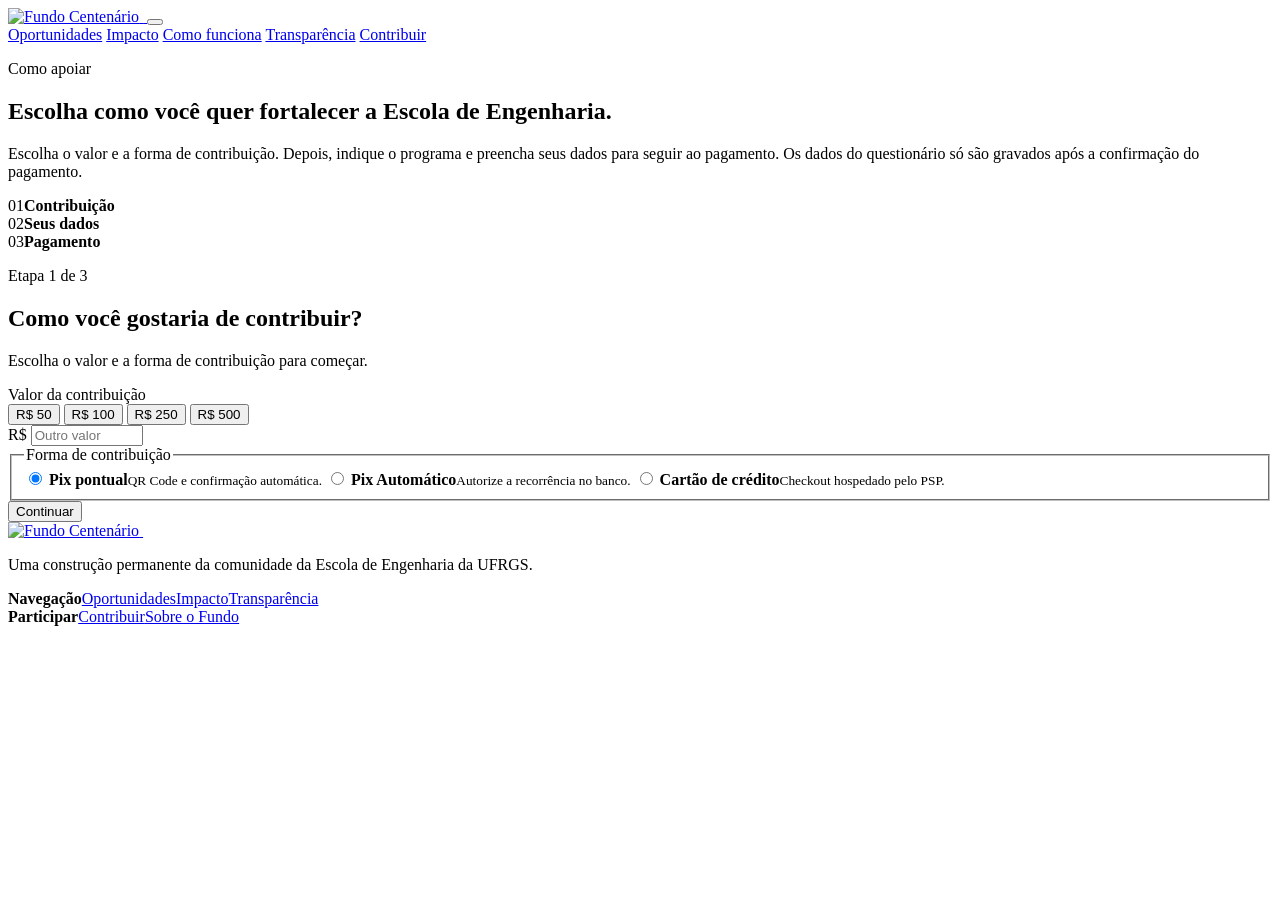
==== frontend/como-apoiar/index.html @ 5523a0c3 "legacy transfer to v2" ====
<!doctype html>
<html lang="pt-BR">
<head>
  <meta charset="utf-8" />
  <meta name="viewport" content="width=device-width, initial-scale=1" />
  <meta name="description" content="Contribua com o Fundo Centenário por Pix, Pix Automático ou cartão em checkout hospedado pelo PSP." />
  <meta http-equiv="Content-Security-Policy" content="default-src 'self'; script-src 'self'; style-src 'self' https://fonts.googleapis.com; font-src https://fonts.gstatic.com; img-src 'self' data:; connect-src 'self'; object-src 'none'; base-uri 'self'; form-action 'self'; frame-ancestors 'none';" />
  <title>Como apoiar | Fundo Centenário</title>

  <link rel="preconnect" href="https://fonts.googleapis.com" />
  <link rel="preconnect" href="https://fonts.gstatic.com" crossorigin />
  <link href="https://fonts.googleapis.com/css2?family=DM+Sans:wght@400;500;600;700&family=IBM+Plex+Mono:wght@400;500;600;700&display=swap" rel="stylesheet" />
  <link rel="stylesheet" href="../assets/css/site.css" />

  <script defer src="../assets/js/site.js"></script>
  <script defer src="../assets/js/config.js"></script>
  <script defer src="../assets/js/donation.js"></script>
</head>
<body>
  <header class="site-header header-light" id="siteHeader">
    <div class="container header-inner">
      <a class="brand" href="../" aria-label="Fundo Centenário, página inicial">
        <span class="official-logo-stack">
          <img class="official-logo official-logo-white" src="../assets/img/logo-horizontal-branco.png" alt="Fundo Centenário" />
          <img class="official-logo official-logo-blue" src="../assets/img/logo-horizontal-azul.png" alt="" aria-hidden="true" />
        </span>
      </a>

      <button class="menu-toggle" id="menuToggle" type="button" aria-label="Abrir menu" aria-expanded="false" aria-controls="mainNav"><span></span></button>
      <nav class="nav" id="mainNav" aria-label="Navegação principal">
        <a href="../#oportunidades">Oportunidades</a>
        <a href="../#impacto">Impacto</a>
        <a href="../#como-funciona">Como funciona</a>
        <a href="../#transparencia">Transparência</a>
        <a class="button button-primary" href="#contribuir">Contribuir</a>
      </nav>
    </div>
  </header>

  <main>
    <section class="donation-hero">
      <div class="container">
        <p class="eyebrow">Como apoiar</p>
        <h1>Escolha como você quer fortalecer a Escola de Engenharia.</h1>
        <p class="section-copy">
          Escolha o valor e a forma de contribuição. Depois, indique o programa e preencha seus dados para seguir ao pagamento. Os dados do questionário só são gravados após a confirmação do pagamento.
        </p>
      </div>
    </section>

    <section class="donation-main" id="contribuir">
      <div class="container donation-layout">
        <article class="donation-panel donation-flow-panel">
          <div class="donation-progress" aria-label="Etapas da contribuição">
            <div class="donation-progress-item active" data-progress="contribution" aria-current="step"><span>01</span><strong>Contribuição</strong></div>
            <div class="donation-progress-item" data-progress="details"><span>02</span><strong>Seus dados</strong></div>
            <div class="donation-progress-item" data-progress="payment"><span>03</span><strong>Pagamento</strong></div>
          </div>

          <section class="donation-stage" id="detailsStage">
            <form id="donationQuestionnaire" novalidate>
              <div id="contributionStep">
                <div class="donation-stage-heading">
                  <p class="eyebrow">Etapa 1 de 3</p>
                  <h2 tabindex="-1">Como você gostaria de contribuir?</h2>
                  <p>Escolha o valor e a forma de contribuição para começar.</p>
                </div>
                <div class="donation-choice-grid">
                  <div class="field-group">
                    <span class="field-label">Valor da contribuição</span>
                    <div class="amount-options" aria-label="Valores sugeridos">
                      <button class="amount-button" type="button" data-amount="50">R$ 50</button>
                      <button class="amount-button active" type="button" data-amount="100">R$ 100</button>
                      <button class="amount-button" type="button" data-amount="250">R$ 250</button>
                      <button class="amount-button" type="button" data-amount="500">R$ 500</button>
                    </div>
                    <label class="custom-amount-wrap">
                      <span class="custom-amount-prefix">R$</span>
                      <input class="custom-amount" id="customAmount" inputmode="decimal" type="number" min="1" max="1000000" step="0.01" placeholder="Outro valor" aria-label="Outro valor de contribuição" />
                    </label>
                  </div>

                  <fieldset class="payment-method-fieldset">
                    <legend>Forma de contribuição</legend>
                    <div class="payment-method-options">
                      <label class="payment-method-option selected">
                        <input type="radio" name="method" value="pix" checked />
                        <span><strong>Pix pontual</strong><small>QR Code e confirmação automática.</small></span>
                      </label>
                      <label class="payment-method-option">
                        <input type="radio" name="method" value="pix_automatico" />
                        <span><strong>Pix Automático</strong><small>Autorize a recorrência no banco.</small></span>
                      </label>
                      <label class="payment-method-option">
                        <input type="radio" name="method" value="card" />
                        <span><strong>Cartão de crédito</strong><small>Checkout hospedado pelo PSP.</small></span>
                      </label>
                    </div>
                  </fieldset>
                </div>

              </div>

              <fieldset class="donation-details-step" id="donorStep" hidden disabled>
                <legend class="field-label">Etapa 2 de 3 · Destinação e dados</legend>
                <div class="donation-stage-heading">
                  <h2 tabindex="-1">Para onde vai o seu apoio?</h2>
                  <p id="contributionSummary"></p>
                </div>
                <fieldset class="program-fieldset">
                  <legend>Para qual programa você gostaria de destinar principalmente sua contribuição?</legend>
                  <p class="field-help">A escolha indica sua preferência principal e ajuda o Fundo a entender o interesse dos doadores.</p>
                  <div class="program-options">
                    <label class="program-option">
                      <input type="radio" name="program" value="edital-projetos" checked />
                      <span><strong>Edital de projetos</strong><small>Apoio a iniciativas de ensino, pesquisa, extensão, infraestrutura e competições.</small></span>
                    </label>
                    <label class="program-option">
                      <input type="radio" name="program" value="bolsas-permanencia" />
                      <span><strong>Programa de Bolsas de Permanência</strong><small>Apoio a estudantes em situação de vulnerabilidade.</small></span>
                    </label>
                    <label class="program-option">
                      <input type="radio" name="program" value="mentoria" />
                      <span><strong>Programa de Mentoria</strong><small>Conexão entre estudantes, alumni e profissionais.</small></span>
                    </label>
                    <label class="program-option">
                      <input type="radio" name="program" value="masterclasses-alumni" />
                      <span><strong>Masterclasses e conteúdo Alumni</strong><small>Conteúdo, encontros e compartilhamento de trajetórias.</small></span>
                    </label>
                    <label class="program-option">
                      <input type="radio" name="program" value="geral" />
                      <span><strong>Contribuição geral</strong><small>Permite ao Fundo direcionar os recursos de acordo com suas prioridades.</small></span>
                    </label>
                  </div>
                </fieldset>

                <p class="field-help">Preencha seus dados para identificar a contribuição.</p>
                <div class="personal-fields">
                  <label class="form-field">
                    <span class="field-label">Nome completo</span>
                    <input id="donorName" name="name" type="text" autocomplete="name" maxlength="120" required placeholder="Seu nome completo" />
                  </label>
                  <label class="form-field">
                    <span class="field-label">E-mail</span>
                    <input id="donorEmail" name="email" type="email" autocomplete="email" maxlength="254" required placeholder="voce@exemplo.com" />
                  </label>
                  <label class="form-field">
                    <span class="field-label">CPF</span>
                    <input id="donorCpf" name="cpf" type="text" inputmode="numeric" autocomplete="off" maxlength="14" required placeholder="000.000.000-00" />
                  </label>
                </div>

                <label class="privacy-check">
                  <input id="privacyAcknowledgement" type="checkbox" required />
                  <span>Estou ciente de que meus dados serão utilizados para identificação, controle interno e comunicações relacionadas à minha contribuição.</span>
                </label>

                <label class="privacy-check optional">
                  <input id="communicationOptIn" type="checkbox" />
                  <span>Quero também receber novidades institucionais, oportunidades e informações sobre o impacto do Fundo.</span>
                </label>

              </fieldset>

              <p class="status-message error" id="formStatus" aria-live="polite" hidden></p>
              <div class="donation-form-actions">
                <button class="button button-outline-dark" id="backToContribution" type="button" hidden>Voltar</button>
                <button class="button button-primary full contribution-submit" type="submit">Continuar</button>
              </div>
            </form>
          </section>

          <section class="donation-stage" id="paymentStage" hidden>
            <div class="donation-stage-heading">
              <p class="eyebrow">Pagamento</p>
              <h2 id="paymentStageTitle" tabindex="-1">Aguardando pagamento.</h2>
              <p id="paymentStageCopy">Finalize a contribuição no ambiente indicado abaixo.</p>
            </div>

            <div id="pixPaymentView" hidden>
              <div class="qr-result">
                <div class="qr-box" id="qrBox"><p class="qr-placeholder">Preparando QR Code...</p></div>
                <div class="qr-details">
                  <span class="field-label">Valor</span>
                  <h3 id="pixAmountLabel">R$ 0,00</h3>
                  <p>Abra o aplicativo do seu banco, escaneie o QR Code e confira o recebedor antes de confirmar.</p>
                  <div class="pix-code-wrap">
                    <label class="field-label" for="pixCode">Pix Copia e Cola</label>
                    <textarea class="pix-code" id="pixCode" readonly aria-label="Código Pix Copia e Cola"></textarea>
                    <div class="inline-actions">
                      <button class="button button-outline-dark" id="copyPixButton" type="button">Copiar código Pix</button>
                      <button class="button button-outline-dark mock-only" id="mockConfirmButton" type="button" hidden>Simular confirmação</button>
                    </div>
                  </div>
                </div>
              </div>
            </div>

            <div id="redirectPaymentView" class="redirect-payment-card" hidden>
              <div class="redirect-icon" aria-hidden="true">↗</div>
              <div>
                <h3 id="redirectTitle">Abrindo ambiente seguro do PSP</h3>
                <p id="redirectCopy">Os dados de pagamento serão tratados pelo provedor. O Fundo não recebe número do cartão, CVV ou credenciais bancárias.</p>
              </div>
              <a class="button button-primary" id="redirectButton" href="#">Continuar no PSP</a>
            </div>

            <div class="payment-wait-card">
              <span class="payment-spinner" aria-hidden="true"></span>
              <div>
                <strong id="paymentWaitTitle">Aguardando confirmação</strong>
                <p id="paymentStatusMessage">Assim que o PSP confirmar o pagamento, esta página será atualizada automaticamente.</p>
              </div>
            </div>
          </section>

          <section class="donation-stage success-stage" id="successStage" hidden>
            <div class="success-icon" aria-hidden="true">✓</div>
            <p class="eyebrow">Contribuição confirmada</p>
            <h2 id="successTitle" tabindex="-1">Muito obrigado pela sua contribuição!</h2>
            <p id="successMessage">Seu apoio ajuda o Fundo Centenário a criar oportunidades para estudantes e projetos da Escola de Engenharia.</p>
            <div class="success-summary">
              <div><span>Valor</span><strong id="successAmount">R$ 0,00</strong></div>
              <div><span>Destinação principal</span><strong id="successProgram">Contribuição geral</strong></div>
            </div>
            <div class="inline-actions success-actions">
              <a class="button button-primary" href="../">Voltar para a página inicial</a>
              <a class="button button-outline-dark" href="../#impacto">Ver impacto do Fundo</a>
            </div>
          </section>
        </article>

      </div>
    </section>
  </main>

  <footer class="footer">
    <div class="container footer-inner">
      <div class="footer-brand">
        <a class="brand" href="../">
          <span class="official-logo-stack">
            <img class="official-logo official-logo-white" src="../assets/img/logo-horizontal-branco.png" alt="Fundo Centenário" />
            <img class="official-logo official-logo-blue" src="../assets/img/logo-horizontal-azul.png" alt="" aria-hidden="true" />
          </span>
        </a>
        <p class="footer-note">Uma construção permanente da comunidade da Escola de Engenharia da UFRGS.</p>
      </div>
      <div class="footer-column"><strong>Navegação</strong><a href="../#oportunidades">Oportunidades</a><a href="../#impacto">Impacto</a><a href="../#transparencia">Transparência</a></div>
      <div class="footer-column"><strong>Participar</strong><a href="#contribuir">Contribuir</a><a href="../#sobre">Sobre o Fundo</a></div>
    </div>
  </footer>
</body>
</html>
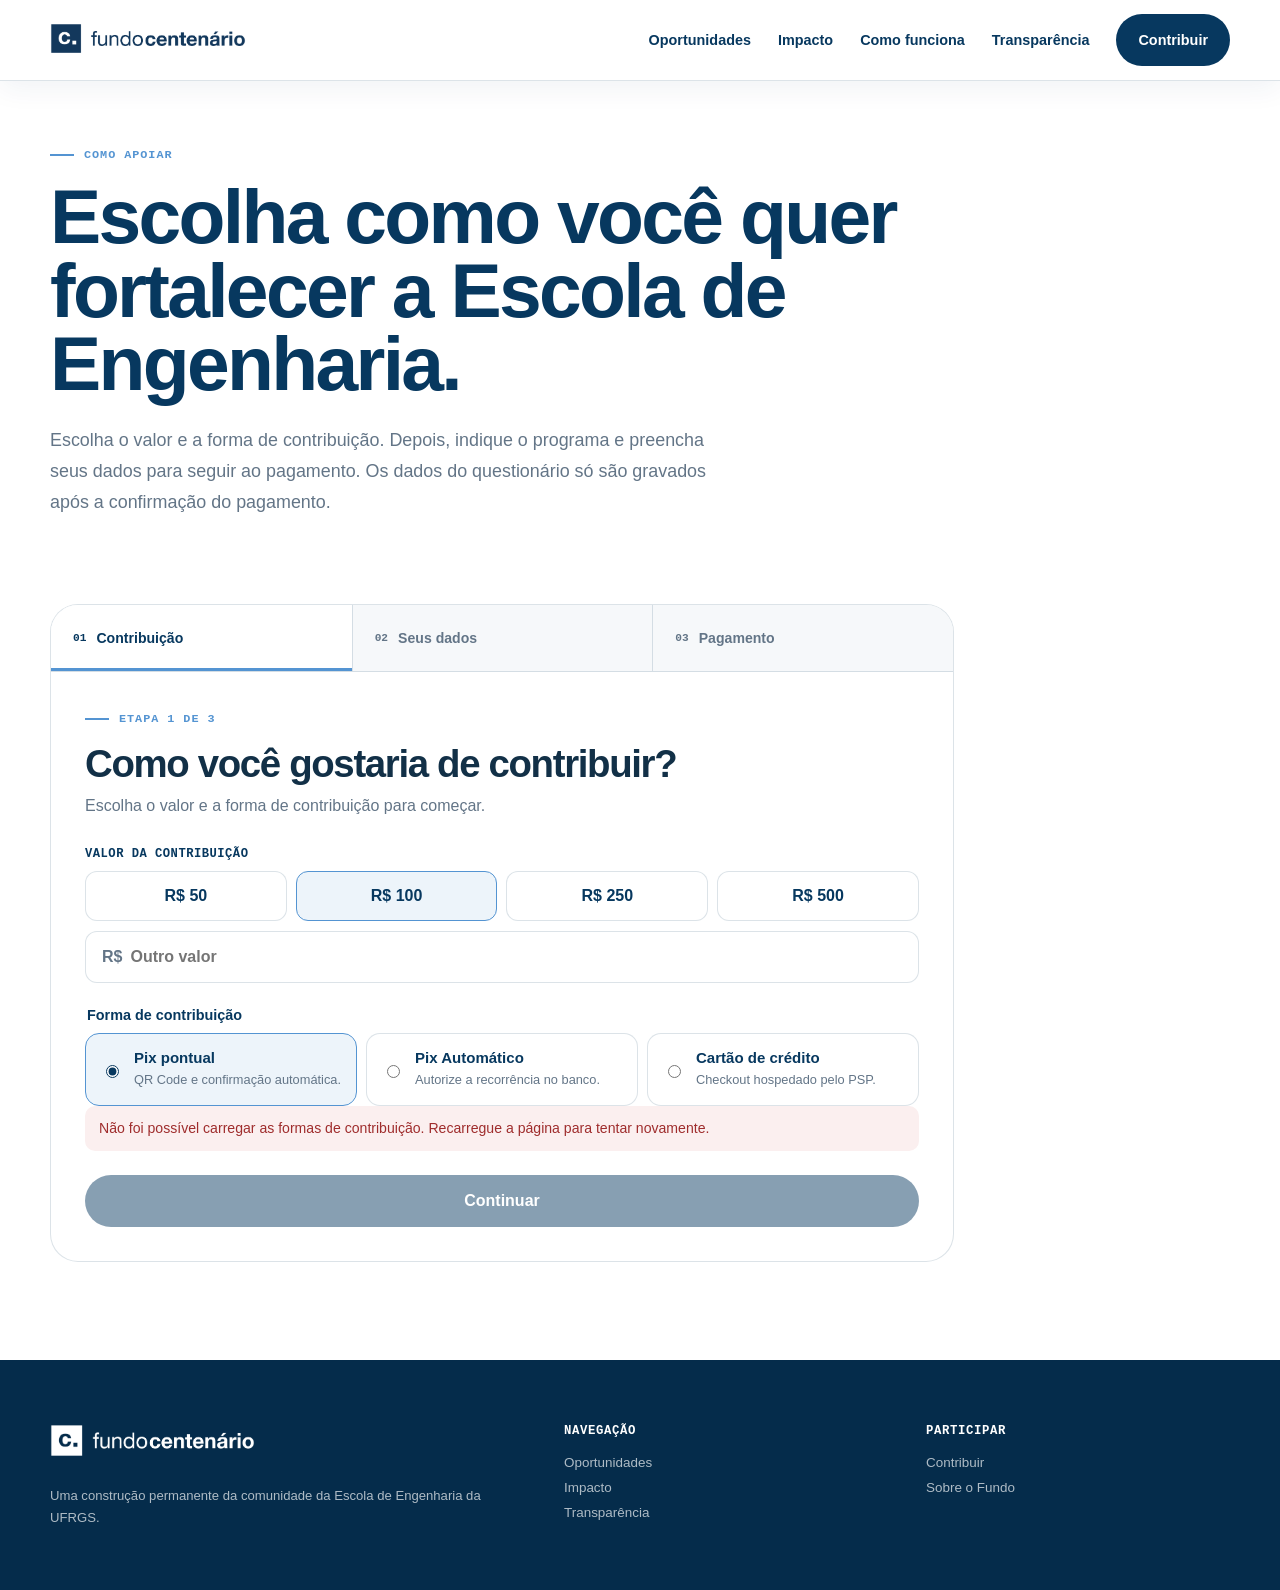
==== commit 44dc23bd: "behavioral step" ====
--- a/frontend/como-apoiar/index.html
+++ b/frontend/como-apoiar/index.html
@@ -3,7 +3,7 @@
 <head>
   <meta charset="utf-8" />
   <meta name="viewport" content="width=device-width, initial-scale=1" />
-  <meta name="description" content="Contribua com o Fundo Centenário por Pix, Pix Automático ou cartão em checkout hospedado pelo PSP." />
+  <meta name="description" content="Contribua com o Fundo Centenário por Pix ou cartão, com opção de contribuição mensal em checkout seguro." />
   <meta http-equiv="Content-Security-Policy" content="default-src 'self'; script-src 'self'; style-src 'self' https://fonts.googleapis.com; font-src https://fonts.gstatic.com; img-src 'self' data:; connect-src 'self'; object-src 'none'; base-uri 'self'; form-action 'self'; frame-ancestors 'none';" />
   <title>Como apoiar | Fundo Centenário</title>
 
@@ -94,6 +94,10 @@
                       <label class="payment-method-option">
                         <input type="radio" name="method" value="card" />
                         <span><strong>Cartão de crédito</strong><small>Checkout hospedado pelo PSP.</small></span>
+                      </label>
+                      <label class="payment-method-option" hidden>
+                        <input type="radio" name="method" value="card_recurring" disabled />
+                        <span><strong>Contribuição mensal no cartão</strong><small>O valor escolhido será cobrado todo mês. Autorize no checkout seguro.</small></span>
                       </label>
                     </div>
                   </fieldset>
--- a/frontend/assets/css/site.css
+++ b/frontend/assets/css/site.css
@@ -0,0 +1,2215 @@
+:root {
+  --brand-blue: #07385f;
+  --brand-blue-dark: #052c4b;
+  --brand-sky: #5494d2;
+  --brand-mint: #84ceb7;
+  --brand-gold: #d6b862;
+  --brand-violet: #5f5afe;
+  --ink: #123047;
+  --muted: #637587;
+  --paper: #f6f8fa;
+  --white: #ffffff;
+  --line: rgba(7, 56, 95, 0.14);
+  --soft-blue: #edf4fa;
+  --soft-mint: #edf8f5;
+  --soft-gold: #faf6e8;
+  --danger: #9f2d2d;
+  --success: #16705c;
+  --shadow: 0 18px 46px rgba(7, 56, 95, 0.1);
+  --radius-sm: 12px;
+  --radius-md: 18px;
+  --radius-lg: 28px;
+  --container: min(1180px, calc(100vw - 40px));
+}
+
+* {
+  box-sizing: border-box;
+}
+
+html {
+  scroll-behavior: smooth;
+}
+
+body {
+  margin: 0;
+  color: var(--ink);
+  background: var(--paper);
+  font-family: "DM Sans", sans-serif;
+  -webkit-font-smoothing: antialiased;
+}
+
+body.nav-open {
+  overflow: hidden;
+}
+
+a {
+  color: inherit;
+  text-decoration: none;
+}
+
+button,
+input {
+  font: inherit;
+}
+
+button {
+  color: inherit;
+}
+
+img,
+svg {
+  display: block;
+  max-width: 100%;
+}
+
+.container {
+  width: var(--container);
+  margin-inline: auto;
+}
+
+.section {
+  padding: 96px 0;
+}
+
+.section-tight {
+  padding: 68px 0;
+}
+
+.eyebrow,
+.badge,
+.metric-label,
+.card-index,
+.step-number,
+.flow-number,
+.field-label,
+.status-pill,
+.micro-label {
+  font-family: "IBM Plex Mono", monospace;
+}
+
+.eyebrow {
+  display: inline-flex;
+  align-items: center;
+  gap: 10px;
+  margin: 0 0 18px;
+  color: var(--brand-sky);
+  font-size: 0.74rem;
+  font-weight: 600;
+  letter-spacing: 0.08em;
+  text-transform: uppercase;
+}
+
+.eyebrow::before {
+  content: "";
+  width: 24px;
+  height: 2px;
+  background: currentColor;
+}
+
+h1,
+h2,
+h3,
+p {
+  margin-top: 0;
+}
+
+h1,
+h2,
+h3 {
+  font-family: "DM Sans", sans-serif;
+  letter-spacing: -0.035em;
+}
+
+h1 {
+  max-width: 880px;
+  margin-bottom: 24px;
+  font-size: clamp(3.15rem, 7vw, 6.4rem);
+  line-height: 0.96;
+  font-weight: 700;
+}
+
+h2 {
+  max-width: 820px;
+  margin-bottom: 18px;
+  font-size: clamp(2.1rem, 4.2vw, 4rem);
+  line-height: 1.03;
+}
+
+h3 {
+  font-size: 1.35rem;
+  line-height: 1.16;
+}
+
+.section-copy {
+  max-width: 690px;
+  color: var(--muted);
+  font-size: 1.06rem;
+  line-height: 1.72;
+}
+
+.button {
+  display: inline-flex;
+  align-items: center;
+  justify-content: center;
+  gap: 10px;
+  min-height: 52px;
+  padding: 0 21px;
+  border: 1px solid transparent;
+  border-radius: 999px;
+  cursor: pointer;
+  font-weight: 700;
+  transition: transform 180ms ease, background 180ms ease, border-color 180ms ease, color 180ms ease, opacity 180ms ease;
+}
+
+.button:hover:not(:disabled) {
+  transform: translateY(-2px);
+}
+
+.button:disabled {
+  cursor: not-allowed;
+  opacity: 0.48;
+}
+
+.button-primary {
+  color: var(--white);
+  background: var(--brand-blue);
+}
+
+.button-primary:hover:not(:disabled) {
+  background: var(--brand-blue-dark);
+}
+
+.button-light {
+  color: var(--brand-blue);
+  background: var(--white);
+}
+
+.button-outline {
+  border-color: rgba(255, 255, 255, 0.28);
+  color: var(--white);
+  background: rgba(255, 255, 255, 0.04);
+}
+
+.button-outline-dark {
+  border-color: var(--line);
+  color: var(--brand-blue);
+  background: var(--white);
+}
+
+.button.full {
+  width: 100%;
+}
+
+.arrow {
+  width: 16px;
+  height: 16px;
+  transition: transform 180ms ease;
+}
+
+.button:hover .arrow,
+.text-link:hover .arrow {
+  transform: translateX(4px);
+}
+
+.text-link {
+  display: inline-flex;
+  align-items: center;
+  gap: 8px;
+  color: var(--brand-blue);
+  font-weight: 700;
+}
+
+/* Header */
+.site-header {
+  position: fixed;
+  inset: 0 0 auto 0;
+  z-index: 100;
+  border-bottom: 1px solid transparent;
+  transition: background 180ms ease, border-color 180ms ease, box-shadow 180ms ease;
+}
+
+.site-header.scrolled,
+.site-header.header-light {
+  border-color: var(--line);
+  background: rgba(255, 255, 255, 0.96);
+  box-shadow: 0 8px 26px rgba(7, 56, 95, 0.06);
+  backdrop-filter: blur(18px);
+}
+
+.header-inner {
+  display: flex;
+  align-items: center;
+  justify-content: space-between;
+  min-height: 80px;
+}
+
+.brand {
+  display: inline-flex;
+  align-items: center;
+  line-height: 0;
+}
+
+.official-logo-stack {
+  position: relative;
+  display: block;
+  width: 196px;
+  height: 34px;
+}
+
+.official-logo {
+  position: absolute;
+  inset: 0 auto auto 0;
+  width: 196px;
+  height: auto;
+  transition: opacity 180ms ease;
+}
+
+.official-logo-blue {
+  opacity: 0;
+}
+
+.site-header.scrolled .official-logo-white,
+.site-header.header-light .official-logo-white {
+  opacity: 0;
+}
+
+.site-header.scrolled .official-logo-blue,
+.site-header.header-light .official-logo-blue {
+  opacity: 1;
+}
+
+.nav {
+  display: flex;
+  align-items: center;
+  gap: 27px;
+}
+
+.nav a {
+  color: rgba(255, 255, 255, 0.9);
+  font-size: 0.9rem;
+  font-weight: 600;
+}
+
+.site-header.scrolled .nav a:not(.button),
+.site-header.header-light .nav a:not(.button) {
+  color: var(--brand-blue);
+}
+
+.nav a:not(.button) {
+  position: relative;
+}
+
+.nav a:not(.button)::after {
+  content: "";
+  position: absolute;
+  left: 0;
+  bottom: -7px;
+  width: 100%;
+  height: 2px;
+  background: var(--brand-sky);
+  transform: scaleX(0);
+  transform-origin: left;
+  transition: transform 180ms ease;
+}
+
+.nav a:not(.button):hover::after {
+  transform: scaleX(1);
+}
+
+.nav .button {
+  color: var(--white);
+}
+
+.menu-toggle {
+  display: none;
+  width: 46px;
+  height: 46px;
+  border: 1px solid rgba(255, 255, 255, 0.22);
+  border-radius: 14px;
+  background: rgba(255, 255, 255, 0.08);
+  cursor: pointer;
+}
+
+.site-header.scrolled .menu-toggle,
+.site-header.header-light .menu-toggle {
+  border-color: var(--line);
+  background: var(--white);
+}
+
+.menu-toggle span,
+.menu-toggle::before,
+.menu-toggle::after {
+  content: "";
+  display: block;
+  width: 20px;
+  height: 2px;
+  margin: 4px auto;
+  background: var(--white);
+  transition: 180ms ease;
+}
+
+.site-header.scrolled .menu-toggle span,
+.site-header.scrolled .menu-toggle::before,
+.site-header.scrolled .menu-toggle::after,
+.site-header.header-light .menu-toggle span,
+.site-header.header-light .menu-toggle::before,
+.site-header.header-light .menu-toggle::after {
+  background: var(--brand-blue);
+}
+
+/* Home hero */
+.hero {
+  position: relative;
+  min-height: 710px;
+  overflow: hidden;
+  padding: 155px 0 120px;
+  color: var(--white);
+  background: var(--brand-blue);
+}
+
+.hero::before {
+  content: "";
+  position: absolute;
+  inset: 0;
+  background: url("../img/padrao-fundo.png") center / cover no-repeat;
+  opacity: 0.075;
+  pointer-events: none;
+}
+
+.hero-inner {
+  position: relative;
+  z-index: 2;
+}
+
+.hero .eyebrow {
+  color: var(--brand-sky);
+}
+
+.hero-lead {
+  max-width: 700px;
+  margin-bottom: 34px;
+  color: rgba(255, 255, 255, 0.76);
+  font-size: clamp(1.08rem, 1.6vw, 1.28rem);
+  line-height: 1.68;
+}
+
+.hero-actions {
+  display: flex;
+  flex-wrap: wrap;
+  gap: 12px;
+}
+
+/* Audience gateway */
+.gateway-wrap {
+  position: relative;
+  z-index: 10;
+  margin-top: -56px;
+}
+
+.gateway {
+  display: grid;
+  grid-template-columns: repeat(2, 1fr);
+  overflow: hidden;
+  border: 1px solid var(--line);
+  border-radius: var(--radius-lg);
+  background: var(--white);
+  box-shadow: var(--shadow);
+}
+
+.gateway-card {
+  position: relative;
+  min-height: 220px;
+  padding: 30px 34px;
+  background: var(--white);
+}
+
+.gateway-card + .gateway-card {
+  border-left: 1px solid var(--line);
+}
+
+.gateway-card::before {
+  content: "";
+  position: absolute;
+  inset: 0 auto 0 0;
+  width: 4px;
+  background: var(--brand-sky);
+}
+
+.gateway-card.supporter::before {
+  background: var(--brand-mint);
+}
+
+.gateway-kicker {
+  display: flex;
+  align-items: center;
+  gap: 9px;
+  margin-bottom: 23px;
+  color: var(--muted);
+  font-family: "IBM Plex Mono", monospace;
+  font-size: 0.76rem;
+  font-weight: 600;
+  text-transform: uppercase;
+  letter-spacing: 0.06em;
+}
+
+.gateway-icon {
+  display: grid;
+  place-items: center;
+  width: 34px;
+  height: 34px;
+  border: 1px solid var(--line);
+  border-radius: 10px;
+  color: var(--brand-blue);
+  background: var(--soft-blue);
+}
+
+.gateway-card h2 {
+  max-width: 490px;
+  margin-bottom: 11px;
+  font-size: clamp(1.5rem, 2vw, 1.95rem);
+  line-height: 1.08;
+}
+
+.gateway-card p {
+  max-width: 520px;
+  margin-bottom: 19px;
+  color: var(--muted);
+  line-height: 1.6;
+}
+
+/* Opportunities */
+.section-heading-row {
+  display: flex;
+  align-items: end;
+  justify-content: space-between;
+  gap: 40px;
+  margin-bottom: 42px;
+}
+
+.section-heading-row h2 {
+  margin-bottom: 0;
+}
+
+.section-heading-row .section-copy {
+  max-width: 430px;
+  margin-bottom: 4px;
+}
+
+.opportunity-grid {
+  display: grid;
+  grid-template-columns: repeat(12, 1fr);
+  gap: 18px;
+}
+
+.opportunity-card {
+  display: flex;
+  flex-direction: column;
+  min-height: 365px;
+  padding: 27px;
+  border: 1px solid var(--line);
+  border-radius: var(--radius-md);
+  background: var(--white);
+  transition: transform 180ms ease, box-shadow 180ms ease, border-color 180ms ease;
+}
+
+.opportunity-card:hover {
+  border-color: rgba(84, 148, 210, 0.45);
+  box-shadow: 0 14px 34px rgba(7, 56, 95, 0.08);
+  transform: translateY(-4px);
+}
+
+.opportunity-card.large {
+  grid-column: span 6;
+}
+
+.opportunity-card.small {
+  grid-column: span 4;
+}
+
+.opportunity-card.highlight {
+  color: var(--white);
+  border-color: transparent;
+  background: var(--brand-blue);
+}
+
+.card-meta {
+  display: flex;
+  align-items: center;
+  justify-content: space-between;
+  gap: 14px;
+  margin-bottom: 42px;
+}
+
+.badge {
+  display: inline-flex;
+  padding: 7px 10px;
+  border: 1px solid var(--line);
+  border-radius: 999px;
+  color: var(--muted);
+  background: rgba(255, 255, 255, 0.76);
+  font-size: 0.7rem;
+  font-weight: 600;
+  letter-spacing: 0.04em;
+  text-transform: uppercase;
+}
+
+.highlight .badge {
+  border-color: rgba(255, 255, 255, 0.22);
+  color: rgba(255, 255, 255, 0.77);
+  background: rgba(255, 255, 255, 0.07);
+}
+
+.card-index {
+  color: rgba(7, 56, 95, 0.32);
+  font-size: 0.82rem;
+}
+
+.highlight .card-index {
+  color: rgba(255, 255, 255, 0.48);
+}
+
+.opportunity-card h3 {
+  max-width: 410px;
+  margin-bottom: 12px;
+  font-size: clamp(1.5rem, 2.35vw, 2.25rem);
+}
+
+.opportunity-card.small h3 {
+  font-size: 1.58rem;
+}
+
+.opportunity-card p {
+  margin-bottom: 21px;
+  color: var(--muted);
+  line-height: 1.6;
+}
+
+.highlight p {
+  color: rgba(255, 255, 255, 0.72);
+}
+
+.eligibility {
+  display: flex;
+  flex-wrap: wrap;
+  gap: 7px;
+  margin: auto 0 22px;
+}
+
+.eligibility span {
+  padding: 7px 9px;
+  border-radius: 8px;
+  color: var(--brand-blue);
+  background: var(--soft-blue);
+  font-family: "IBM Plex Mono", monospace;
+  font-size: 0.7rem;
+  font-weight: 600;
+}
+
+.highlight .eligibility span {
+  color: var(--white);
+  background: rgba(255, 255, 255, 0.11);
+}
+
+.highlight .text-link {
+  color: var(--white);
+}
+
+.card-actions {
+  display: flex;
+  flex-wrap: wrap;
+  gap: 14px 20px;
+}
+
+.secondary-link {
+  color: var(--muted);
+}
+
+/* Student flow */
+.student-flow {
+  color: var(--white);
+  background: var(--brand-blue);
+}
+
+.student-flow .eyebrow {
+  color: var(--brand-sky);
+}
+
+.student-flow .section-copy {
+  color: rgba(255, 255, 255, 0.67);
+}
+
+.steps {
+  display: grid;
+  grid-template-columns: repeat(4, 1fr);
+  margin-top: 52px;
+  border-top: 1px solid rgba(255, 255, 255, 0.15);
+}
+
+.step {
+  position: relative;
+  padding: 31px 27px 12px 0;
+}
+
+.step:not(:last-child)::after {
+  content: "";
+  position: absolute;
+  right: 25px;
+  top: -5px;
+  width: 9px;
+  height: 9px;
+  border: 2px solid var(--brand-sky);
+  border-radius: 50%;
+  background: var(--brand-blue);
+}
+
+.step-number {
+  display: inline-flex;
+  margin-bottom: 23px;
+  color: var(--brand-sky);
+  font-size: 0.82rem;
+  font-weight: 600;
+}
+
+.step h3 {
+  margin-bottom: 8px;
+  color: var(--white);
+  font-size: 1.22rem;
+}
+
+.step p {
+  margin: 0;
+  color: rgba(255, 255, 255, 0.64);
+  font-size: 0.91rem;
+  line-height: 1.58;
+}
+
+/* Impact */
+.impact {
+  background: var(--white);
+}
+
+.impact-layout {
+  display: grid;
+  grid-template-columns: 0.9fr 1.3fr;
+  gap: 66px;
+  align-items: start;
+}
+
+.impact-copy {
+  position: sticky;
+  top: 118px;
+}
+
+.metrics {
+  display: grid;
+  grid-template-columns: repeat(2, 1fr);
+  gap: 14px;
+}
+
+.metric {
+  min-height: 215px;
+  padding: 27px;
+  border: 1px solid var(--line);
+  border-radius: var(--radius-md);
+  background: var(--paper);
+}
+
+.metric:first-child {
+  grid-column: span 2;
+  color: var(--white);
+  background: var(--brand-blue);
+}
+
+.metric-label {
+  display: block;
+  margin-bottom: 30px;
+  color: var(--muted);
+  font-size: 0.72rem;
+  font-weight: 600;
+  text-transform: uppercase;
+  letter-spacing: 0.06em;
+}
+
+.metric:first-child .metric-label {
+  color: rgba(255, 255, 255, 0.65);
+}
+
+.metric strong {
+  display: block;
+  margin-bottom: 8px;
+  font-size: clamp(2.4rem, 4vw, 4.3rem);
+  line-height: 0.95;
+  letter-spacing: -0.06em;
+}
+
+.metric p {
+  max-width: 460px;
+  margin: 0;
+  color: var(--muted);
+  line-height: 1.53;
+}
+
+.metric:first-child p {
+  color: rgba(255, 255, 255, 0.68);
+}
+
+/* Endowment */
+.endowment {
+  background: #f0f5f8;
+}
+
+.flow-grid {
+  display: grid;
+  grid-template-columns: repeat(4, 1fr);
+  gap: 12px;
+  margin-top: 46px;
+}
+
+.flow-card {
+  position: relative;
+  min-height: 255px;
+  padding: 25px;
+  border: 1px solid var(--line);
+  border-radius: var(--radius-md);
+  background: var(--white);
+}
+
+.flow-card:not(:last-child)::after {
+  content: "→";
+  position: absolute;
+  z-index: 3;
+  right: -19px;
+  top: 44px;
+  display: grid;
+  place-items: center;
+  width: 36px;
+  height: 36px;
+  border: 1px solid var(--line);
+  border-radius: 50%;
+  color: var(--brand-blue);
+  background: var(--white);
+  font-weight: 800;
+}
+
+.flow-number {
+  display: grid;
+  place-items: center;
+  width: 38px;
+  height: 38px;
+  margin-bottom: 46px;
+  border-radius: 10px;
+  color: var(--white);
+  background: var(--brand-blue);
+  font-size: 0.8rem;
+  font-weight: 600;
+}
+
+.flow-card h3 {
+  margin-bottom: 9px;
+}
+
+.flow-card p {
+  margin: 0;
+  color: var(--muted);
+  line-height: 1.58;
+}
+
+/* Trust */
+.trust-grid {
+  display: grid;
+  grid-template-columns: 1.3fr 0.7fr;
+  gap: 18px;
+}
+
+.trust-panel,
+.document-panel {
+  overflow: hidden;
+  border: 1px solid var(--line);
+  border-radius: var(--radius-lg);
+  background: var(--white);
+}
+
+.trust-panel {
+  padding: 37px;
+}
+
+.trust-panel h2 {
+  font-size: clamp(2rem, 3.6vw, 3.45rem);
+}
+
+.governance-list {
+  display: grid;
+  grid-template-columns: repeat(2, 1fr);
+  gap: 10px;
+  margin-top: 31px;
+}
+
+.governance-item {
+  padding: 17px;
+  border: 1px solid var(--line);
+  border-radius: var(--radius-sm);
+  background: #fbfcfd;
+}
+
+.governance-item strong {
+  display: block;
+  margin-bottom: 5px;
+  font-size: 0.94rem;
+}
+
+.governance-item span {
+  color: var(--muted);
+  font-size: 0.81rem;
+  line-height: 1.48;
+}
+
+.document-panel {
+  display: flex;
+  flex-direction: column;
+  color: var(--white);
+  background: var(--brand-blue);
+}
+
+.document-panel-top {
+  padding: 34px;
+}
+
+.document-panel h3 {
+  max-width: 340px;
+  margin-bottom: 12px;
+  font-size: 1.9rem;
+}
+
+.document-panel p {
+  color: rgba(255, 255, 255, 0.66);
+  line-height: 1.58;
+}
+
+.document-links {
+  margin-top: auto;
+}
+
+.document-links a {
+  display: flex;
+  align-items: center;
+  justify-content: space-between;
+  min-height: 64px;
+  padding: 0 27px;
+  border-top: 1px solid rgba(255, 255, 255, 0.12);
+  color: rgba(255, 255, 255, 0.82);
+  font-family: "IBM Plex Mono", monospace;
+  font-size: 0.78rem;
+  font-weight: 600;
+}
+
+/* About */
+.about {
+  background: var(--white);
+}
+
+.about-layout {
+  display: grid;
+  grid-template-columns: 1fr 1fr;
+  gap: 68px;
+  align-items: center;
+}
+
+.about-visual {
+  position: relative;
+  min-height: 470px;
+  overflow: hidden;
+  border-radius: var(--radius-lg);
+  background: var(--brand-blue);
+}
+
+.about-visual::before {
+  content: "";
+  position: absolute;
+  inset: 42px;
+  background: url("../img/simbolo-branco.png") center / min(44%, 230px) no-repeat;
+  opacity: 0.12;
+}
+
+.about-quote {
+  position: absolute;
+  inset: auto 26px 26px 26px;
+  padding: 24px;
+  border: 1px solid rgba(255, 255, 255, 0.15);
+  border-radius: var(--radius-md);
+  color: var(--white);
+  background: rgba(5, 44, 75, 0.75);
+}
+
+.about-quote p {
+  margin-bottom: 12px;
+  font-size: 1.18rem;
+  line-height: 1.43;
+}
+
+.about-quote span {
+  color: rgba(255, 255, 255, 0.6);
+  font-size: 0.76rem;
+}
+
+/* CTA */
+.support-cta {
+  padding: 0 0 100px;
+  background: var(--white);
+}
+
+.support-box {
+  padding: 58px;
+  border-top: 5px solid var(--brand-sky);
+  border-radius: var(--radius-lg);
+  color: var(--white);
+  background: var(--brand-blue);
+}
+
+.support-box h2 {
+  max-width: 810px;
+  margin-bottom: 16px;
+}
+
+.support-box p {
+  max-width: 680px;
+  margin-bottom: 28px;
+  color: rgba(255, 255, 255, 0.71);
+  font-size: 1.03rem;
+  line-height: 1.68;
+}
+
+.support-actions {
+  display: flex;
+  flex-wrap: wrap;
+  gap: 12px;
+}
+
+/* Donation page */
+.donation-hero {
+  padding: 142px 0 68px;
+  background: var(--white);
+}
+
+.donation-hero h1 {
+  max-width: 870px;
+  color: var(--brand-blue);
+  font-size: clamp(3rem, 6vw, 5.5rem);
+}
+
+.donation-hero .section-copy {
+  font-size: 1.12rem;
+}
+
+.donation-main {
+  padding: 0 0 98px;
+  background: var(--white);
+}
+
+.donation-layout {
+  display: block;
+}
+
+.donation-panel,
+.donation-aside {
+  border: 1px solid var(--line);
+  border-radius: var(--radius-lg);
+  background: var(--white);
+}
+
+.donation-panel {
+  overflow: hidden;
+  max-width:fit-content;
+}
+
+.donation-tabs {
+  display: grid;
+  grid-template-columns: repeat(2, 1fr);
+  border-bottom: 1px solid var(--line);
+}
+
+.donation-tab {
+  min-height: 68px;
+  padding: 0 22px;
+  border: 0;
+  color: var(--muted);
+  background: var(--paper);
+  cursor: pointer;
+  font-family: "IBM Plex Mono", monospace;
+  font-size: 0.82rem;
+  font-weight: 600;
+  text-align: left;
+}
+
+.donation-tab + .donation-tab {
+  border-left: 1px solid var(--line);
+}
+
+.donation-tab.active {
+  color: var(--brand-blue);
+  background: var(--white);
+  box-shadow: inset 0 -3px 0 var(--brand-sky);
+}
+
+.donation-tab-panel {
+  padding: 32px;
+}
+
+.donation-tab-panel[hidden] {
+  display: none;
+}
+
+.donation-tab-panel h2 {
+  margin-bottom: 11px;
+  font-size: clamp(1.85rem, 3vw, 2.7rem);
+}
+
+.donation-tab-panel > p {
+  max-width: 650px;
+  color: var(--muted);
+  line-height: 1.62;
+}
+
+.donation-form-grid {
+  display: grid;
+  grid-template-columns: 1fr;
+  gap: 24px;
+  margin-top: 28px;
+}
+
+.field-group {
+  display: grid;
+  gap: 10px;
+}
+
+.field-label {
+  color: var(--brand-blue);
+  font-size: 0.76rem;
+  font-weight: 600;
+  letter-spacing: 0.04em;
+  text-transform: uppercase;
+}
+
+.amount-options {
+  display: grid;
+  grid-template-columns: repeat(4, 1fr);
+  gap: 9px;
+}
+
+.amount-button {
+  min-height: 50px;
+  border: 1px solid var(--line);
+  border-radius: 12px;
+  color: var(--brand-blue);
+  background: var(--white);
+  cursor: pointer;
+  font-weight: 700;
+  transition: 160ms ease;
+}
+
+.amount-button:hover,
+.amount-button.active {
+  border-color: var(--brand-sky);
+  background: var(--soft-blue);
+}
+
+.custom-amount-wrap {
+  display: grid;
+  grid-template-columns: auto 1fr;
+  align-items: center;
+  min-height: 52px;
+  overflow: hidden;
+  border: 1px solid var(--line);
+  border-radius: 12px;
+  background: var(--white);
+}
+
+.custom-amount-prefix {
+  padding-left: 16px;
+  color: var(--muted);
+  font-weight: 700;
+}
+
+.custom-amount {
+  width: 100%;
+  min-height: 50px;
+  padding: 0 16px 0 8px;
+  border: 0;
+  outline: 0;
+  color: var(--brand-blue);
+  background: transparent;
+  font-weight: 700;
+}
+
+.qr-result {
+  display: grid;
+  grid-template-columns: 270px 1fr;
+  gap: 28px;
+  align-items: center;
+  padding: 24px;
+  border: 1px solid var(--line);
+  border-radius: var(--radius-md);
+  background: var(--paper);
+}
+
+.qr-box {
+  display: grid;
+  place-items: center;
+  width: 270px;
+  height: 270px;
+  padding: 12px;
+  border: 1px solid var(--line);
+  border-radius: 16px;
+  background: var(--white);
+}
+
+.qr-box img,
+.qr-box svg {
+  width: 100%;
+  height: 100%;
+}
+
+.qr-placeholder {
+  max-width: 190px;
+  color: var(--muted);
+  font-family: "IBM Plex Mono", monospace;
+  font-size: 0.74rem;
+  line-height: 1.55;
+  text-align: center;
+}
+
+.qr-details h3 {
+  margin-bottom: 8px;
+  font-size: 1.55rem;
+}
+
+.qr-details p {
+  color: var(--muted);
+  line-height: 1.58;
+}
+
+.pix-code-wrap {
+  display: grid;
+  gap: 9px;
+  margin-top: 18px;
+}
+
+.pix-code {
+  width: 100%;
+  min-height: 88px;
+  resize: vertical;
+  padding: 13px;
+  border: 1px solid var(--line);
+  border-radius: 10px;
+  color: var(--ink);
+  background: var(--white);
+  font-family: "IBM Plex Mono", monospace;
+  font-size: 0.7rem;
+  line-height: 1.5;
+}
+
+.inline-actions {
+  display: flex;
+  flex-wrap: wrap;
+  gap: 10px;
+}
+
+.status-message {
+  margin: 0;
+  padding: 12px 14px;
+  border-radius: 10px;
+  color: var(--muted);
+  background: var(--paper);
+  font-size: 0.88rem;
+  line-height: 1.5;
+}
+
+.status-message.warning {
+  color: #765e25;
+  background: var(--soft-gold);
+}
+
+.status-message.error {
+  color: var(--danger);
+  background: #fbefef;
+}
+
+.status-message.success {
+  color: var(--success);
+  background: var(--soft-mint);
+}
+
+.auto-card {
+  margin-top: 28px;
+  padding: 26px;
+  border: 1px solid var(--line);
+  border-radius: var(--radius-md);
+  background: var(--paper);
+}
+
+.auto-card-header {
+  display: flex;
+  align-items: start;
+  justify-content: space-between;
+  gap: 18px;
+  margin-bottom: 20px;
+}
+
+.auto-card h3 {
+  margin-bottom: 8px;
+  font-size: 1.55rem;
+}
+
+.auto-card p {
+  margin-bottom: 0;
+  color: var(--muted);
+  line-height: 1.58;
+}
+
+.status-pill {
+  display: inline-flex;
+  flex: 0 0 auto;
+  padding: 6px 9px;
+  border-radius: 999px;
+  color: #765e25;
+  background: var(--soft-gold);
+  font-size: 0.66rem;
+  font-weight: 600;
+  text-transform: uppercase;
+}
+
+.status-pill.ready {
+  color: var(--success);
+  background: var(--soft-mint);
+}
+
+.donation-aside {
+  position: sticky;
+  top: 104px;
+  padding: 27px;
+  background: var(--brand-blue);
+  color: var(--white);
+}
+
+.donation-aside .eyebrow {
+  color: var(--brand-sky);
+}
+
+.donation-aside h2 {
+  margin-bottom: 14px;
+  font-size: 2rem;
+}
+
+.donation-aside > p {
+  color: rgba(255, 255, 255, 0.7);
+  line-height: 1.58;
+}
+
+.security-list {
+  display: grid;
+  gap: 13px;
+  margin: 27px 0 0;
+  padding: 0;
+  list-style: none;
+}
+
+.security-list li {
+  display: grid;
+  grid-template-columns: 28px 1fr;
+  gap: 11px;
+  align-items: start;
+  color: rgba(255, 255, 255, 0.74);
+  font-size: 0.9rem;
+  line-height: 1.5;
+}
+
+.security-list span:first-child {
+  display: grid;
+  place-items: center;
+  width: 28px;
+  height: 28px;
+  border: 1px solid rgba(255, 255, 255, 0.18);
+  border-radius: 8px;
+  color: var(--brand-sky);
+  font-family: "IBM Plex Mono", monospace;
+  font-size: 0.74rem;
+}
+
+.receiver-check {
+  margin-top: 26px;
+  padding-top: 22px;
+  border-top: 1px solid rgba(255, 255, 255, 0.14);
+}
+
+.receiver-check strong {
+  display: block;
+  margin: 6px 0 4px;
+  font-size: 0.96rem;
+}
+
+.receiver-check p {
+  margin: 0;
+  color: rgba(255, 255, 255, 0.6);
+  font-size: 0.8rem;
+  line-height: 1.5;
+}
+
+.donation-note-section {
+  padding: 72px 0;
+  background: #f0f5f8;
+}
+
+.note-grid {
+  display: grid;
+  grid-template-columns: repeat(3, 1fr);
+  gap: 14px;
+}
+
+.note-card {
+  padding: 24px;
+  border: 1px solid var(--line);
+  border-radius: var(--radius-md);
+  background: var(--white);
+}
+
+.note-card .micro-label {
+  display: block;
+  margin-bottom: 18px;
+  color: var(--brand-sky);
+  font-size: 0.7rem;
+  font-weight: 600;
+  text-transform: uppercase;
+}
+
+.note-card h3 {
+  margin-bottom: 8px;
+}
+
+.note-card p {
+  margin: 0;
+  color: var(--muted);
+  line-height: 1.56;
+}
+
+
+.utility-mt-28 {
+  margin-top: 28px;
+}
+
+.utility-mt-12 {
+  margin-top: 12px;
+}
+
+.text-sky {
+  color: var(--brand-sky) !important;
+}
+
+/* Footer */
+.footer {
+  color: rgba(255, 255, 255, 0.68);
+  background: var(--brand-blue-dark);
+}
+
+.footer-inner {
+  display: grid;
+  grid-template-columns: 1.2fr 0.8fr 0.8fr;
+  gap: 58px;
+  padding: 64px 0 48px;
+}
+
+.footer .official-logo-stack {
+  width: 205px;
+  height: 36px;
+}
+
+.footer .official-logo {
+  width: 205px;
+}
+
+.footer .official-logo-white {
+  opacity: 1;
+}
+
+.footer .official-logo-blue {
+  opacity: 0;
+}
+
+.footer-note {
+  max-width: 440px;
+  margin-top: 21px;
+  font-size: 0.82rem;
+  line-height: 1.68;
+}
+
+.footer-column strong {
+  display: block;
+  margin-bottom: 17px;
+  color: var(--white);
+  font-family: "IBM Plex Mono", monospace;
+  font-size: 0.77rem;
+  text-transform: uppercase;
+  letter-spacing: 0.05em;
+}
+
+.footer-column a {
+  display: block;
+  width: fit-content;
+  margin: 10px 0;
+  font-size: 0.84rem;
+}
+
+.footer-column a:hover {
+  color: var(--brand-sky);
+}
+
+.footer-bottom {
+  display: flex;
+  align-items: center;
+  justify-content: space-between;
+  gap: 20px;
+  padding: 21px 0 27px;
+  border-top: 1px solid rgba(255, 255, 255, 0.09);
+  font-size: 0.75rem;
+}
+
+/* Reveal */
+.reveal {
+  opacity: 0;
+  transform: translateY(20px);
+  transition: opacity 620ms ease, transform 620ms ease;
+}
+
+.reveal.visible {
+  opacity: 1;
+  transform: translateY(0);
+}
+
+@media (prefers-reduced-motion: reduce) {
+  html {
+    scroll-behavior: auto;
+  }
+
+  *,
+  *::before,
+  *::after {
+    transition-duration: 0.01ms !important;
+    animation-duration: 0.01ms !important;
+    animation-iteration-count: 1 !important;
+  }
+
+  .reveal {
+    opacity: 1;
+    transform: none;
+  }
+}
+
+@media (max-width: 1080px) {
+  .nav {
+    gap: 18px;
+  }
+
+  .impact-layout {
+    grid-template-columns: 1fr;
+  }
+
+  .impact-copy {
+    position: static;
+  }
+
+  .trust-grid {
+    grid-template-columns: 1fr;
+  }
+
+  .donation-aside {
+    position: static;
+  }
+}
+
+@media (max-width: 900px) {
+  .menu-toggle {
+    display: block;
+  }
+
+  .nav {
+    position: fixed;
+    inset: 80px 20px auto 20px;
+    display: none;
+    flex-direction: column;
+    align-items: stretch;
+    gap: 0;
+    overflow: hidden;
+    padding: 12px;
+    border: 1px solid var(--line);
+    border-radius: var(--radius-md);
+    background: rgba(255, 255, 255, 0.99);
+    box-shadow: var(--shadow);
+  }
+
+  .nav.open {
+    display: flex;
+  }
+
+  .site-header .nav.open a:not(.button) {
+    padding: 15px 12px;
+    color: var(--brand-blue);
+  }
+
+  .site-header .nav.open .button {
+    margin-top: 8px;
+    color: var(--white);
+  }
+
+  .gateway {
+    grid-template-columns: 1fr;
+  }
+
+  .gateway-card + .gateway-card {
+    border-top: 1px solid var(--line);
+    border-left: 0;
+  }
+
+  .section-heading-row {
+    display: block;
+  }
+
+  .section-heading-row h2 {
+    margin-bottom: 17px;
+  }
+
+  .opportunity-card.small {
+    grid-column: span 6;
+  }
+
+  .steps {
+    grid-template-columns: repeat(2, 1fr);
+  }
+
+  .flow-grid {
+    grid-template-columns: repeat(2, 1fr);
+  }
+
+  .flow-card:not(:last-child)::after {
+    display: none;
+  }
+
+  .about-layout {
+    grid-template-columns: 1fr;
+  }
+
+  .footer-inner {
+    grid-template-columns: 1fr 1fr;
+  }
+
+  .footer-brand {
+    grid-column: span 2;
+  }
+
+  .qr-result {
+    grid-template-columns: 1fr;
+  }
+
+  .qr-box {
+    margin-inline: auto;
+  }
+}
+
+@media (max-width: 640px) {
+  :root {
+    --container: min(100% - 28px, 1180px);
+  }
+
+  .section {
+    padding: 72px 0;
+  }
+
+  .official-logo-stack {
+    width: 158px;
+    height: 28px;
+  }
+
+  .official-logo {
+    width: 158px;
+  }
+
+  .hero {
+    min-height: auto;
+    padding: 130px 0 118px;
+  }
+
+  h1 {
+    font-size: clamp(2.9rem, 15vw, 4.5rem);
+  }
+
+  .hero-lead {
+    font-size: 1.01rem;
+  }
+
+  .hero-actions,
+  .support-actions,
+  .inline-actions {
+    align-items: stretch;
+    flex-direction: column;
+  }
+
+  .hero-actions .button,
+  .support-actions .button,
+  .inline-actions .button {
+    width: 100%;
+  }
+
+  .gateway-wrap {
+    margin-top: -62px;
+  }
+
+  .gateway-card {
+    min-height: auto;
+    padding: 27px 22px;
+  }
+
+  .opportunity-card.large,
+  .opportunity-card.small {
+    grid-column: span 12;
+  }
+
+  .steps {
+    grid-template-columns: 1fr;
+    border-top: 0;
+  }
+
+  .step {
+    padding: 24px 0;
+    border-top: 1px solid rgba(255, 255, 255, 0.14);
+  }
+
+  .step::after {
+    display: none;
+  }
+
+  .metrics {
+    grid-template-columns: 1fr;
+  }
+
+  .metric:first-child {
+    grid-column: span 1;
+  }
+
+  .flow-grid,
+  .governance-list,
+  .note-grid {
+    grid-template-columns: 1fr;
+  }
+
+  .trust-panel,
+  .document-panel-top,
+  .donation-tab-panel {
+    padding: 26px;
+  }
+
+  .support-box {
+    padding: 34px 23px;
+  }
+
+  .footer-inner {
+    grid-template-columns: 1fr;
+    gap: 34px;
+  }
+
+  .footer-brand {
+    grid-column: span 1;
+  }
+
+  .footer-bottom {
+    align-items: flex-start;
+    flex-direction: column;
+  }
+
+  .donation-hero {
+    padding-top: 124px;
+  }
+
+  .donation-tabs {
+    grid-template-columns: 1fr;
+  }
+
+  .donation-tab + .donation-tab {
+    border-top: 1px solid var(--line);
+    border-left: 0;
+  }
+
+  .amount-options {
+    grid-template-columns: repeat(2, 1fr);
+  }
+
+  .qr-box {
+    width: min(100%, 270px);
+    height: auto;
+    aspect-ratio: 1;
+  }
+
+  .auto-card-header {
+    flex-direction: column;
+  }
+}
+
+/* Full-stack donation flow */
+.donation-flow-panel {
+  overflow: hidden;
+}
+
+.donation-progress {
+  display: grid;
+  grid-template-columns: repeat(3, 1fr);
+  border-bottom: 1px solid var(--line);
+  background: var(--paper);
+}
+
+.donation-progress-item {
+  display: flex;
+  align-items: center;
+  gap: 10px;
+  min-height: 66px;
+  padding: 0 22px;
+  color: var(--muted);
+}
+
+.donation-progress-item + .donation-progress-item {
+  border-left: 1px solid var(--line);
+}
+
+.donation-progress-item span {
+  font-family: "IBM Plex Mono", monospace;
+  font-size: 0.7rem;
+  font-weight: 600;
+}
+
+.donation-progress-item strong {
+  font-size: 0.88rem;
+}
+
+.donation-progress-item.active {
+  color: var(--brand-blue);
+}
+
+.donation-progress-item.current {
+  background: var(--white);
+  box-shadow: inset 0 -3px 0 var(--brand-sky);
+}
+
+.donation-stage {
+  padding: 34px;
+}
+
+.donation-stage [hidden],
+.donation-stage[hidden] {
+  display: none;
+}
+
+.donation-stage-heading {
+  margin-bottom: 28px;
+}
+
+.donation-stage-heading h2 {
+  max-width: 720px;
+  margin-bottom: 10px;
+  font-size: clamp(1.9rem, 3vw, 2.8rem);
+}
+
+.donation-stage-heading > p:not(.eyebrow) {
+  max-width: 720px;
+  margin-bottom: 0;
+  color: var(--muted);
+  line-height: 1.65;
+}
+
+.personal-fields {
+  display: grid;
+  grid-template-columns: 1.15fr 1fr 0.8fr;
+  gap: 14px;
+}
+
+.form-field {
+  display: grid;
+  gap: 8px;
+}
+
+.form-field input {
+  width: 100%;
+  min-height: 52px;
+  padding: 0 14px;
+  border: 1px solid var(--line);
+  border-radius: 12px;
+  outline: none;
+  color: var(--ink);
+  background: var(--white);
+  transition: border-color 160ms ease, box-shadow 160ms ease;
+}
+
+.form-field input:focus,
+.custom-amount-wrap:focus-within {
+  border-color: var(--brand-sky);
+  box-shadow: 0 0 0 3px rgba(84, 148, 210, 0.12);
+}
+
+.program-fieldset,
+.payment-method-fieldset {
+  margin: 28px 0 0;
+  padding: 0;
+  border: 0;
+}
+
+.program-fieldset legend,
+.payment-method-fieldset legend {
+  color: var(--brand-blue);
+  font-size: 0.9rem;
+  font-weight: 700;
+}
+
+.field-help {
+  margin: 6px 0 14px;
+  color: var(--muted);
+  font-size: 0.88rem;
+  line-height: 1.5;
+}
+
+.program-options {
+  display: grid;
+  grid-template-columns: repeat(2, minmax(0, 1fr));
+  gap: 10px;
+}
+
+.program-option,
+.payment-method-option {
+  position: relative;
+  display: flex;
+  gap: 12px;
+  min-height: 88px;
+  padding: 15px;
+  border: 1px solid var(--line);
+  border-radius: 14px;
+  background: var(--white);
+  cursor: pointer;
+  transition: border-color 160ms ease, background 160ms ease, transform 160ms ease;
+}
+
+.program-option:hover,
+.payment-method-option:hover {
+  border-color: rgba(84, 148, 210, 0.55);
+  transform: translateY(-1px);
+}
+
+.program-option:has(input:checked),
+.payment-method-option.selected,
+.payment-method-option:has(input:checked) {
+  border-color: var(--brand-sky);
+  background: var(--soft-blue);
+}
+
+.program-option input,
+.payment-method-option input {
+  flex: 0 0 auto;
+  margin-top: 4px;
+  accent-color: var(--brand-blue);
+}
+
+.program-option span,
+.payment-method-option span {
+  display: grid;
+  gap: 5px;
+}
+
+.program-option strong,
+.payment-method-option strong {
+  color: var(--brand-blue);
+  font-size: 0.94rem;
+}
+
+.program-option small,
+.payment-method-option small {
+  color: var(--muted);
+  font-size: 0.8rem;
+  line-height: 1.45;
+}
+
+.donation-choice-grid {
+  display: grid;
+  grid-template-columns: minmax(0, 1fr);
+  gap: 24px;
+  margin-top: 0;
+}
+
+.payment-method-fieldset {
+  margin: 0;
+}
+
+.payment-method-options {
+  display: grid;
+  grid-template-columns: repeat(3, minmax(0, 1fr));
+  gap: 9px;
+  margin-top: 10px;
+}
+
+.payment-method-option {
+  min-height: 70px;
+}
+
+.privacy-check {
+  display: flex;
+  align-items: flex-start;
+  gap: 10px;
+  margin-top: 24px;
+  color: var(--muted);
+  font-size: 0.83rem;
+  line-height: 1.52;
+}
+
+.privacy-check + .privacy-check {
+  margin-top: 10px;
+}
+
+.privacy-check input {
+  margin-top: 3px;
+  accent-color: var(--brand-blue);
+}
+
+.privacy-check.optional {
+  color: #718293;
+}
+
+.donation-details-step {
+  min-width: 0;
+  margin: 0;
+  padding: 0;
+  border: 0;
+}
+
+.donation-details-step > legend {
+  margin-bottom: 16px;
+}
+
+.donation-details-step .program-fieldset {
+  margin-top: 0;
+  margin-bottom: 24px;
+}
+
+.donation-form-actions {
+  display: flex;
+  gap: 12px;
+  margin-top: 24px;
+}
+
+.donation-form-actions .contribution-submit {
+  flex: 1;
+  width: auto;
+}
+
+.full {
+  width: 100%;
+}
+
+.redirect-payment-card,
+.payment-wait-card,
+.success-summary {
+  border: 1px solid var(--line);
+  border-radius: var(--radius-md);
+  background: var(--paper);
+}
+
+.redirect-payment-card {
+  display: grid;
+  grid-template-columns: auto 1fr auto;
+  gap: 18px;
+  align-items: center;
+  padding: 24px;
+}
+
+.redirect-payment-card[hidden] {
+  display: none;
+}
+
+.redirect-icon {
+  display: grid;
+  place-items: center;
+  width: 48px;
+  height: 48px;
+  border-radius: 14px;
+  color: var(--white);
+  background: var(--brand-blue);
+  font-size: 1.35rem;
+}
+
+.redirect-payment-card h3 {
+  margin-bottom: 5px;
+}
+
+.redirect-payment-card p {
+  margin: 0;
+  color: var(--muted);
+  line-height: 1.55;
+}
+
+.payment-wait-card {
+  display: flex;
+  align-items: center;
+  gap: 14px;
+  margin-top: 18px;
+  padding: 18px;
+  background: var(--soft-blue);
+}
+
+.payment-wait-card strong {
+  display: block;
+  margin-bottom: 3px;
+  color: var(--brand-blue);
+}
+
+.payment-wait-card p {
+  margin: 0;
+  color: var(--muted);
+  font-size: 0.87rem;
+}
+
+.payment-spinner {
+  width: 24px;
+  height: 24px;
+  flex: 0 0 auto;
+  border: 3px solid rgba(19, 56, 92, 0.16);
+  border-top-color: var(--brand-blue);
+  border-radius: 50%;
+  animation: payment-spin 900ms linear infinite;
+}
+
+@keyframes payment-spin {
+  to { transform: rotate(360deg); }
+}
+
+.success-stage {
+  padding-top: 58px;
+  padding-bottom: 58px;
+  text-align: center;
+}
+
+.success-stage .eyebrow {
+  justify-content: center;
+}
+
+.success-stage .eyebrow::before {
+  display: none;
+}
+
+.success-stage h2,
+.success-stage > p {
+  max-width: 720px;
+  margin-left: auto;
+  margin-right: auto;
+}
+
+.success-stage > p:not(.eyebrow) {
+  color: var(--muted);
+  font-size: 1.03rem;
+  line-height: 1.65;
+}
+
+.success-icon {
+  display: grid;
+  place-items: center;
+  width: 72px;
+  height: 72px;
+  margin: 0 auto 22px;
+  border-radius: 50%;
+  color: var(--white);
+  background: var(--success);
+  font-size: 2rem;
+  font-weight: 700;
+}
+
+.success-summary {
+  display: grid;
+  grid-template-columns: 0.7fr 1.3fr;
+  max-width: 650px;
+  margin: 28px auto 0;
+  text-align: left;
+  overflow: hidden;
+}
+
+.success-summary > div {
+  padding: 18px 20px;
+}
+
+.success-summary > div + div {
+  border-left: 1px solid var(--line);
+}
+
+.success-summary span {
+  display: block;
+  margin-bottom: 5px;
+  color: var(--muted);
+  font-family: "IBM Plex Mono", monospace;
+  font-size: 0.67rem;
+  text-transform: uppercase;
+}
+
+.success-summary strong {
+  color: var(--brand-blue);
+}
+
+.success-actions {
+  justify-content: center;
+  margin-top: 26px;
+}
+
+.mock-only {
+  border-style: dashed;
+}
+
+@media (max-width: 980px) {
+  .personal-fields,
+  .payment-method-options {
+    grid-template-columns: 1fr;
+  }
+
+  .program-options {
+    grid-template-columns: 1fr;
+  }
+
+  .redirect-payment-card {
+    grid-template-columns: auto 1fr;
+  }
+
+  .redirect-payment-card .button {
+    grid-column: 1 / -1;
+    width: 100%;
+  }
+}
+
+@media (max-width: 640px) {
+  .donation-stage {
+    padding: 24px 18px;
+  }
+
+  .donation-progress-item {
+    min-height: 58px;
+    padding: 0 10px;
+    gap: 6px;
+  }
+
+  .donation-progress-item strong {
+    font-size: 0.72rem;
+  }
+
+  .donation-progress-item span {
+    font-size: 0.61rem;
+  }
+
+  .program-option,
+  .payment-method-option {
+    min-height: 0;
+  }
+
+  .success-summary {
+    grid-template-columns: 1fr;
+  }
+
+  .success-summary > div + div {
+    border-top: 1px solid var(--line);
+    border-left: 0;
+  }
+}
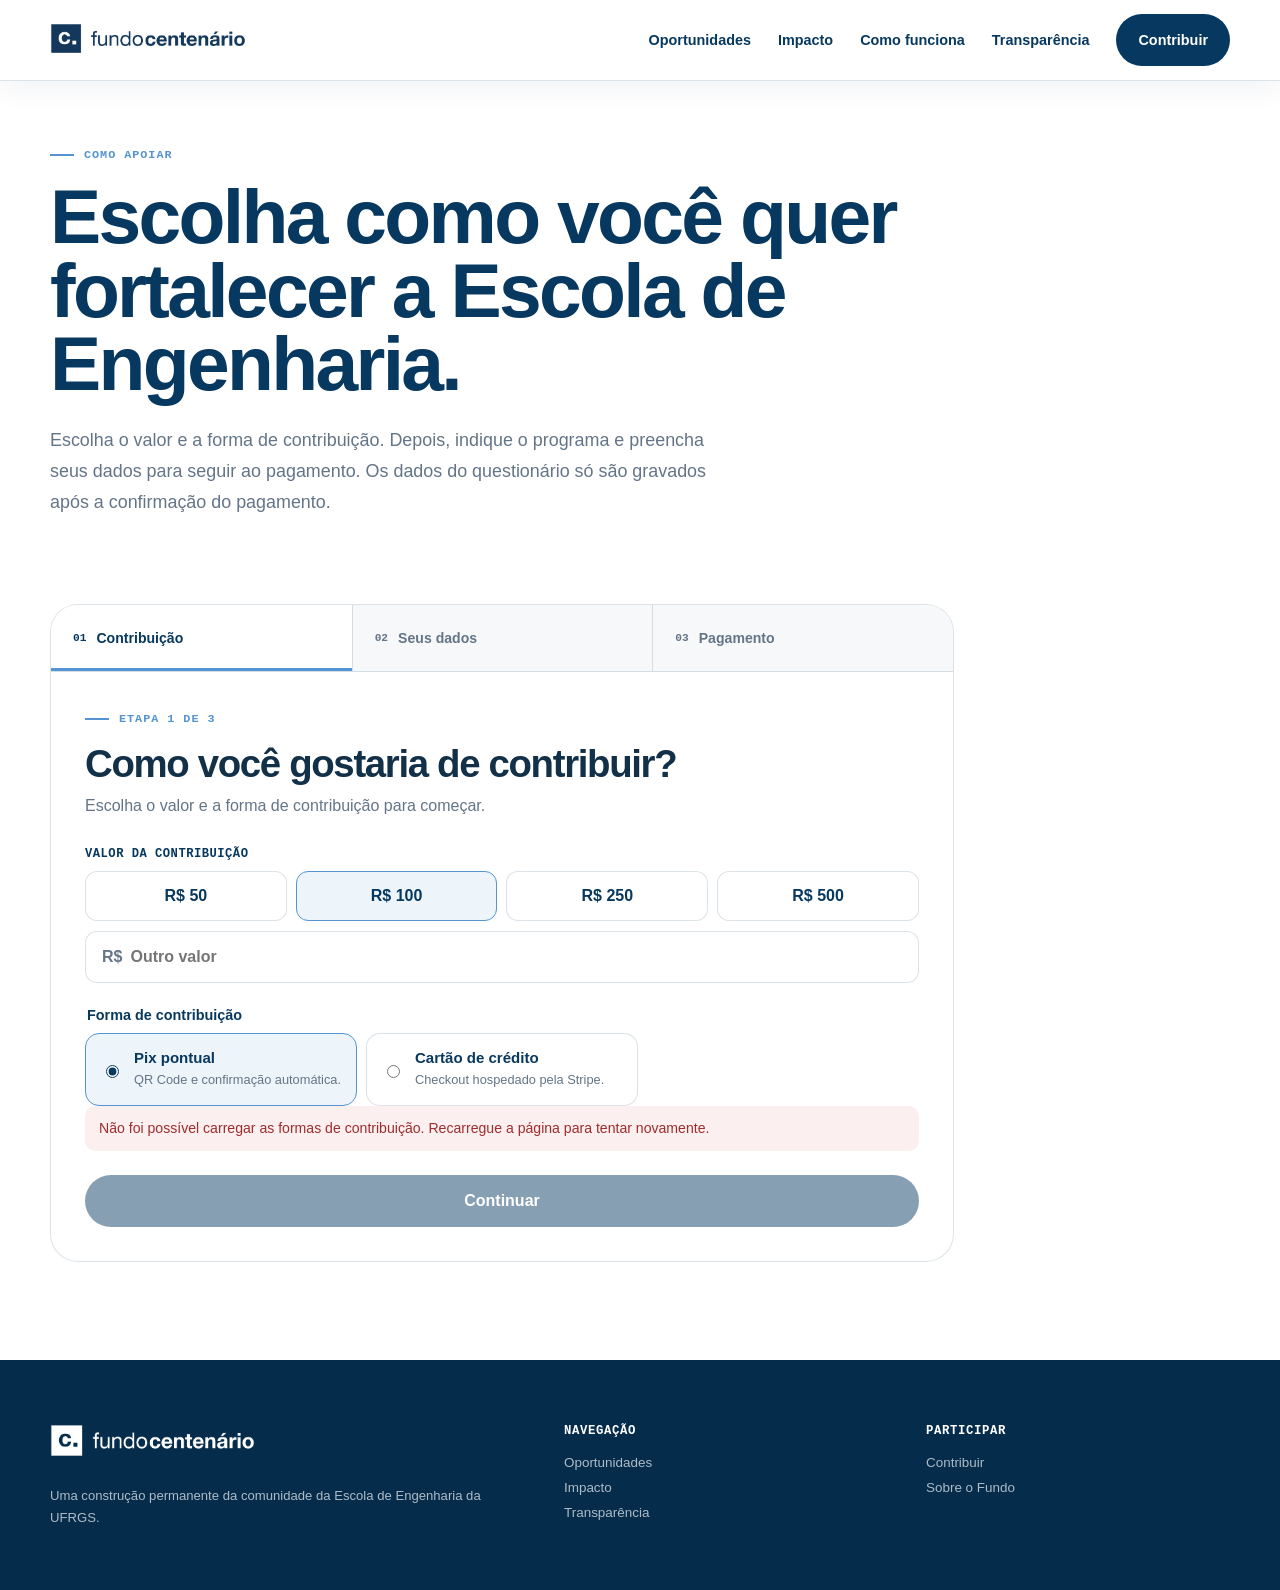
==== commit 19c53844: "static division" ====
--- a/frontend/como-apoiar/index.html
+++ b/frontend/como-apoiar/index.html
@@ -4,7 +4,7 @@
   <meta charset="utf-8" />
   <meta name="viewport" content="width=device-width, initial-scale=1" />
   <meta name="description" content="Contribua com o Fundo Centenário por Pix ou cartão, com opção de contribuição mensal em checkout seguro." />
-  <meta http-equiv="Content-Security-Policy" content="default-src 'self'; script-src 'self'; style-src 'self' https://fonts.googleapis.com; font-src https://fonts.gstatic.com; img-src 'self' data:; connect-src 'self'; object-src 'none'; base-uri 'self'; form-action 'self'; frame-ancestors 'none';" />
+  <meta http-equiv="Content-Security-Policy" content="default-src 'self'; script-src 'self'; style-src 'self' https://fonts.googleapis.com; font-src https://fonts.gstatic.com; img-src 'self' data:; connect-src 'self'; object-src 'none'; base-uri 'self'; form-action 'self';" />
   <title>Como apoiar | Fundo Centenário</title>
 
   <link rel="preconnect" href="https://fonts.googleapis.com" />
@@ -88,12 +88,8 @@
                         <span><strong>Pix pontual</strong><small>QR Code e confirmação automática.</small></span>
                       </label>
                       <label class="payment-method-option">
-                        <input type="radio" name="method" value="pix_automatico" />
-                        <span><strong>Pix Automático</strong><small>Autorize a recorrência no banco.</small></span>
-                      </label>
-                      <label class="payment-method-option">
                         <input type="radio" name="method" value="card" />
-                        <span><strong>Cartão de crédito</strong><small>Checkout hospedado pelo PSP.</small></span>
+                        <span><strong>Cartão de crédito</strong><small>Checkout hospedado pela Stripe.</small></span>
                       </label>
                       <label class="payment-method-option" hidden>
                         <input type="radio" name="method" value="card_recurring" disabled />
@@ -181,39 +177,20 @@
               <p id="paymentStageCopy">Finalize a contribuição no ambiente indicado abaixo.</p>
             </div>
 
-            <div id="pixPaymentView" hidden>
-              <div class="qr-result">
-                <div class="qr-box" id="qrBox"><p class="qr-placeholder">Preparando QR Code...</p></div>
-                <div class="qr-details">
-                  <span class="field-label">Valor</span>
-                  <h3 id="pixAmountLabel">R$ 0,00</h3>
-                  <p>Abra o aplicativo do seu banco, escaneie o QR Code e confira o recebedor antes de confirmar.</p>
-                  <div class="pix-code-wrap">
-                    <label class="field-label" for="pixCode">Pix Copia e Cola</label>
-                    <textarea class="pix-code" id="pixCode" readonly aria-label="Código Pix Copia e Cola"></textarea>
-                    <div class="inline-actions">
-                      <button class="button button-outline-dark" id="copyPixButton" type="button">Copiar código Pix</button>
-                      <button class="button button-outline-dark mock-only" id="mockConfirmButton" type="button" hidden>Simular confirmação</button>
-                    </div>
-                  </div>
-                </div>
-              </div>
-            </div>
-
             <div id="redirectPaymentView" class="redirect-payment-card" hidden>
               <div class="redirect-icon" aria-hidden="true">↗</div>
               <div>
-                <h3 id="redirectTitle">Abrindo ambiente seguro do PSP</h3>
-                <p id="redirectCopy">Os dados de pagamento serão tratados pelo provedor. O Fundo não recebe número do cartão, CVV ou credenciais bancárias.</p>
-              </div>
-              <a class="button button-primary" id="redirectButton" href="#">Continuar no PSP</a>
+                <h3 id="redirectTitle">Abrindo ambiente seguro da Stripe</h3>
+                <p id="redirectCopy">Os dados de pagamento serão tratados pela Stripe. O Fundo não recebe número do cartão, CVV ou credenciais bancárias.</p>
+              </div>
+              <a class="button button-primary" id="redirectButton" href="#">Continuar na Stripe</a>
             </div>
 
             <div class="payment-wait-card">
               <span class="payment-spinner" aria-hidden="true"></span>
               <div>
                 <strong id="paymentWaitTitle">Aguardando confirmação</strong>
-                <p id="paymentStatusMessage">Assim que o PSP confirmar o pagamento, esta página será atualizada automaticamente.</p>
+                <p id="paymentStatusMessage">Assim que o Stripe confirmar o pagamento, esta página será atualizada automaticamente.</p>
               </div>
             </div>
           </section>
--- a/frontend/assets/css/site.css
+++ b/frontend/assets/css/site.css
@@ -1140,79 +1140,6 @@
   font-weight: 700;
 }
 
-.qr-result {
-  display: grid;
-  grid-template-columns: 270px 1fr;
-  gap: 28px;
-  align-items: center;
-  padding: 24px;
-  border: 1px solid var(--line);
-  border-radius: var(--radius-md);
-  background: var(--paper);
-}
-
-.qr-box {
-  display: grid;
-  place-items: center;
-  width: 270px;
-  height: 270px;
-  padding: 12px;
-  border: 1px solid var(--line);
-  border-radius: 16px;
-  background: var(--white);
-}
-
-.qr-box img,
-.qr-box svg {
-  width: 100%;
-  height: 100%;
-}
-
-.qr-placeholder {
-  max-width: 190px;
-  color: var(--muted);
-  font-family: "IBM Plex Mono", monospace;
-  font-size: 0.74rem;
-  line-height: 1.55;
-  text-align: center;
-}
-
-.qr-details h3 {
-  margin-bottom: 8px;
-  font-size: 1.55rem;
-}
-
-.qr-details p {
-  color: var(--muted);
-  line-height: 1.58;
-}
-
-.pix-code-wrap {
-  display: grid;
-  gap: 9px;
-  margin-top: 18px;
-}
-
-.pix-code {
-  width: 100%;
-  min-height: 88px;
-  resize: vertical;
-  padding: 13px;
-  border: 1px solid var(--line);
-  border-radius: 10px;
-  color: var(--ink);
-  background: var(--white);
-  font-family: "IBM Plex Mono", monospace;
-  font-size: 0.7rem;
-  line-height: 1.5;
-}
-
-.inline-actions {
-  display: flex;
-  flex-wrap: wrap;
-  gap: 10px;
-}
-
 .status-message {
   margin: 0;
   padding: 12px 14px;
@@ -1603,13 +1530,6 @@
     grid-column: span 2;
   }
 
-  .qr-result {
-    grid-template-columns: 1fr;
-  }
-
-  .qr-box {
-    margin-inline: auto;
-  }
 }
 
 @media (max-width: 640px) {
@@ -1644,15 +1564,13 @@
   }
 
   .hero-actions,
-  .support-actions,
-  .inline-actions {
+  .support-actions {
     align-items: stretch;
     flex-direction: column;
   }
 
   .hero-actions .button,
-  .support-actions .button,
-  .inline-actions .button {
+  .support-actions .button {
     width: 100%;
   }
 
@@ -1737,12 +1655,6 @@
 
   .amount-options {
     grid-template-columns: repeat(2, 1fr);
-  }
-
-  .qr-box {
-    width: min(100%, 270px);
-    height: auto;
-    aspect-ratio: 1;
   }
 
   .auto-card-header {
@@ -2156,10 +2068,6 @@
   margin-top: 26px;
 }
 
-.mock-only {
-  border-style: dashed;
-}
-
 @media (max-width: 980px) {
   .personal-fields,
   .payment-method-options {
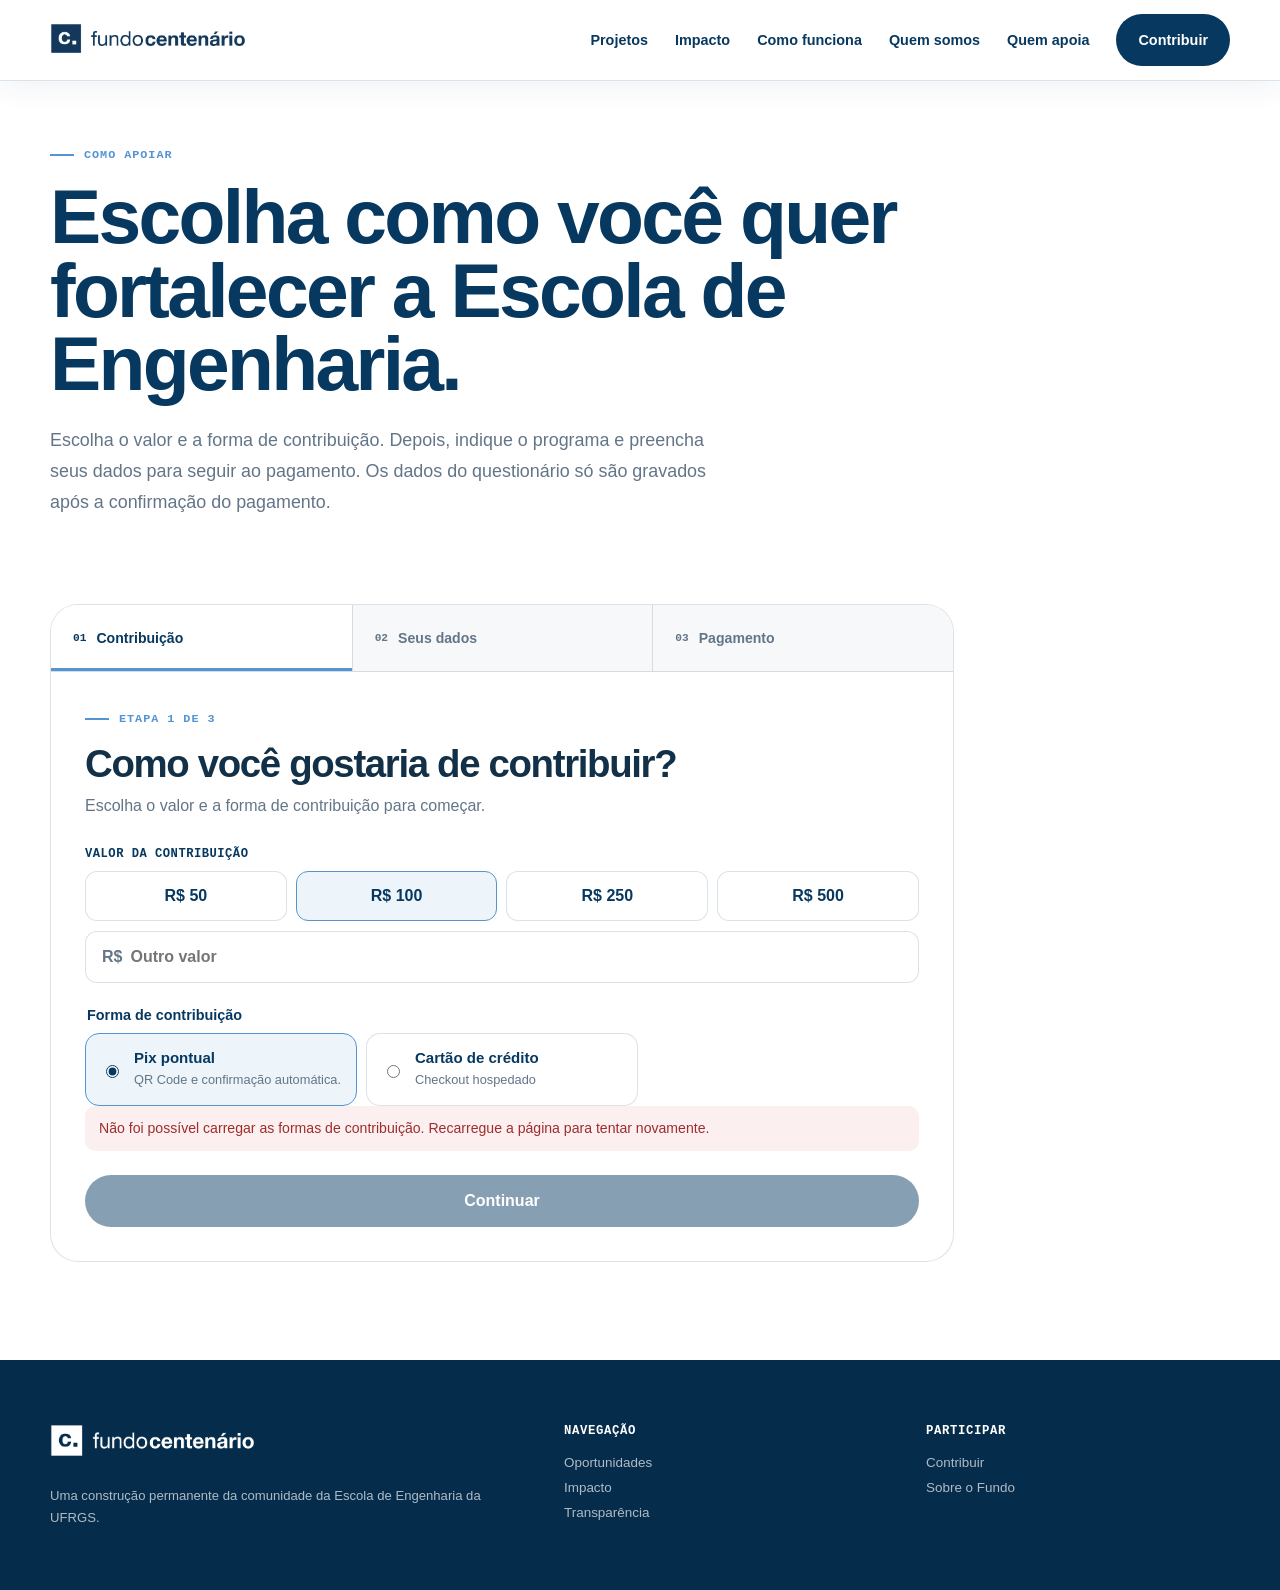
==== commit 638e1d02: "internal pages" ====
--- a/frontend/como-apoiar/index.html
+++ b/frontend/como-apoiar/index.html
@@ -2,6 +2,13 @@
 <html lang="pt-BR">
 <head>
   <meta charset="utf-8" />
+  <link rel="canonical" href="https://fundocentenario.com.br/como-apoiar/" />
+  <meta property="og:url" content="https://fundocentenario.com.br/como-apoiar/" />
+  <meta property="og:type" content="website" />
+  <meta property="og:locale" content="pt_BR" />
+  <meta property="og:title" content="Como apoiar | Fundo Centenário" />
+  <meta property="og:description" content="Apoie oportunidades para estudantes e projetos da Escola de Engenharia da UFRGS." />
+  <meta property="og:image" content="https://fundocentenario.com.br/assets/img/logo-horizontal-azul.png" />
   <meta name="viewport" content="width=device-width, initial-scale=1" />
   <meta name="description" content="Contribua com o Fundo Centenário por Pix ou cartão, com opção de contribuição mensal em checkout seguro." />
   <meta http-equiv="Content-Security-Policy" content="default-src 'self'; script-src 'self'; style-src 'self' https://fonts.googleapis.com; font-src https://fonts.gstatic.com; img-src 'self' data:; connect-src 'self'; object-src 'none'; base-uri 'self'; form-action 'self';" />
@@ -28,10 +35,11 @@
 
       <button class="menu-toggle" id="menuToggle" type="button" aria-label="Abrir menu" aria-expanded="false" aria-controls="mainNav"><span></span></button>
       <nav class="nav" id="mainNav" aria-label="Navegação principal">
-        <a href="../#oportunidades">Oportunidades</a>
-        <a href="../#impacto">Impacto</a>
-        <a href="../#como-funciona">Como funciona</a>
-        <a href="../#transparencia">Transparência</a>
+        <a href="/projetos/">Projetos</a>
+        <a href="/#impacto">Impacto</a>
+        <a href="/#como-funciona">Como funciona</a>
+        <a href="/quem-somos/">Quem somos</a>
+        <a href="/quem-apoia/">Quem apoia</a>
         <a class="button button-primary" href="#contribuir">Contribuir</a>
       </nav>
     </div>
@@ -89,7 +97,7 @@
                       </label>
                       <label class="payment-method-option">
                         <input type="radio" name="method" value="card" />
-                        <span><strong>Cartão de crédito</strong><small>Checkout hospedado pela Stripe.</small></span>
+                        <span><strong>Cartão de crédito</strong><small>Checkout hospedado</small></span>
                       </label>
                       <label class="payment-method-option" hidden>
                         <input type="radio" name="method" value="card_recurring" disabled />
